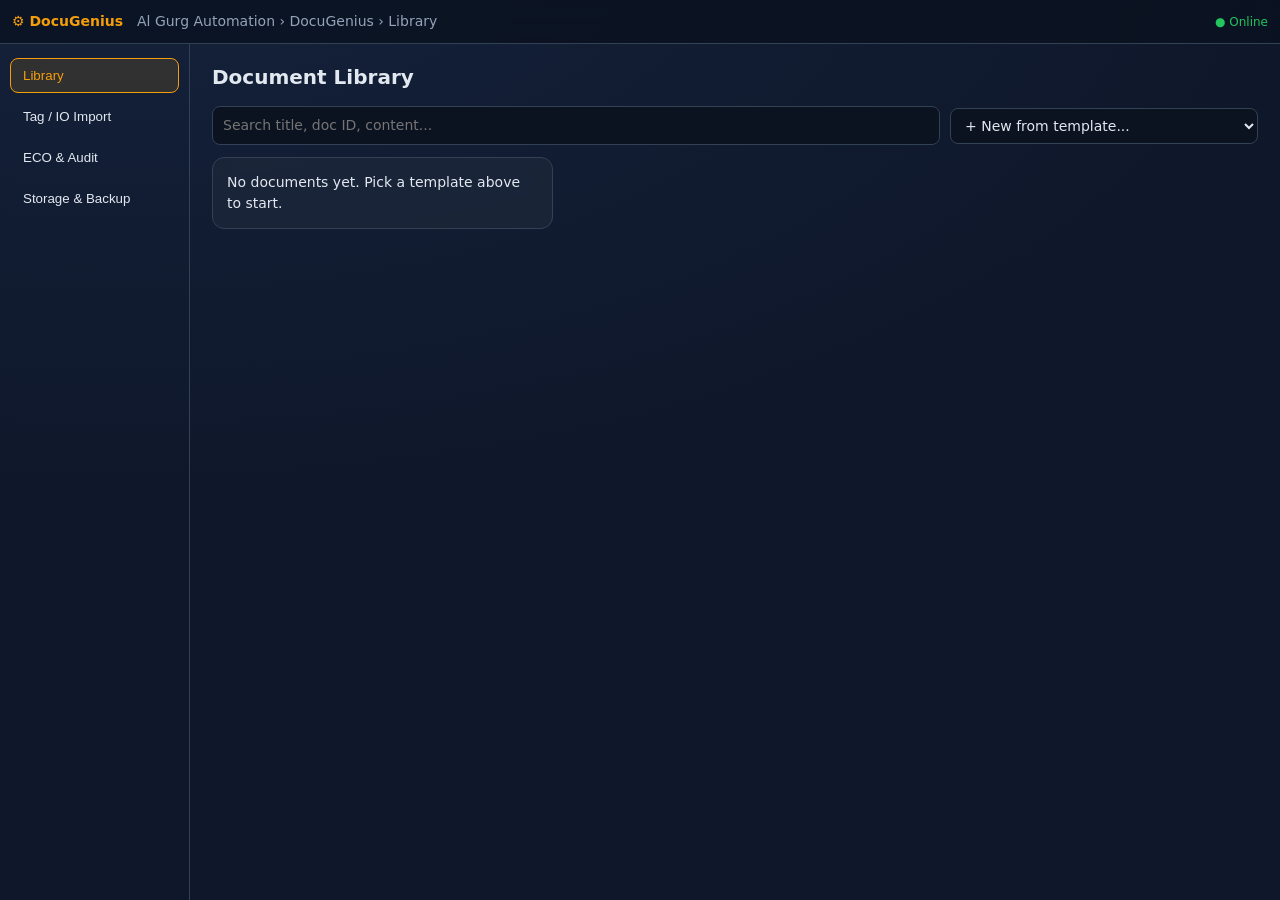
==== index.html @ 8a3671a0 "Add files via upload" ====
<!doctype html><html lang="en"><head><meta charset="utf-8"><meta name="viewport" content="width=device-width,initial-scale=1,viewport-fit=cover"><title>DocuGenius Wiki</title><link rel="manifest" href="manifest.webmanifest"><meta name="theme-color" content="#0f172a"><link rel="icon" href="favicon.svg" type="image/svg+xml"><link rel="apple-touch-icon" href="apple-touch-icon.png"><link rel="stylesheet" href="css/styles.css"><link rel="stylesheet" href="css/print-dossier.css" media="print"></head><body>
<div id="titlebar"><b class="brand">&#9881; DocuGenius</b><span id="crumb">Al Gurg Automation</span><span id="sync">&#9679; Online</span><button id="installBtn" hidden>Install</button></div>
<div id="layout"><nav id="nav"><button data-v="articles">Library</button><button data-v="tags">Tag / IO Import</button><button data-v="audit">ECO &amp; Audit</button><button data-v="storage">Storage &amp; Backup</button></nav><main id="main"></main></div>
<div id="printArea"></div>
<script src="js/db.js"></script><script src="js/templates.js"></script><script src="js/parsers.js"></script><script src="js/export.js"></script><script src="js/pwa-controller.js"></script><script src="js/app.js"></script></body></html>
---- css/styles.css ----
:root{--bg:#0f172a;--p:#1e293b;--b:#334155;--t:#e2e8f0;--m:#94a3b8;--a:#f59e0b;--c:#38bdf8;--ok:#22c55e;--bad:#ef4444;color-scheme:dark}
*{box-sizing:border-box}html,body{margin:0;height:100%}body{background:radial-gradient(1200px 600px at 10% -10%,#1e3a5f55,transparent),var(--bg);color:var(--t);font:14px/1.5 system-ui,Segoe UI,sans-serif}
#titlebar{position:fixed;top:0;left:env(titlebar-area-x,0);width:env(titlebar-area-width,100%);height:env(titlebar-area-height,44px);display:flex;align-items:center;gap:14px;padding:0 12px;background:#0b1220cc;backdrop-filter:blur(12px);border-bottom:1px solid var(--b);-webkit-app-region:drag;app-region:drag;z-index:10;white-space:nowrap;overflow:hidden}
#titlebar button,#titlebar a{-webkit-app-region:no-drag;app-region:no-drag}.brand{color:var(--a)}#crumb{color:var(--m);flex:1;overflow:hidden;text-overflow:ellipsis}#sync{font-size:12px;color:var(--ok)}
#layout{display:flex;padding-top:env(titlebar-area-height,44px);height:100%}#nav{width:190px;padding:14px 10px;border-right:1px solid var(--b);display:flex;flex-direction:column;gap:6px}
#nav button{text-align:left;background:transparent;color:var(--t);border:1px solid transparent;padding:9px 12px;border-radius:8px;cursor:pointer}#nav button:hover{background:#ffffff10}#nav button.on{background:#f59e0b22;border-color:var(--a);color:var(--a)}
#main{flex:1;overflow:auto;padding:18px 22px 60px}h1{font-size:20px;margin:0 0 14px}h2,h3{color:var(--c)}
.card{background:#1e293bb3;backdrop-filter:blur(8px);border:1px solid var(--b);border-radius:12px;padding:14px;margin-bottom:12px}.row{display:flex;gap:10px;flex-wrap:wrap;align-items:center;margin-bottom:12px}.grid{display:grid;grid-template-columns:repeat(auto-fill,minmax(260px,1fr));gap:12px}
.item{cursor:pointer}.item:hover{border-color:var(--a)}.tag{font-size:11px;padding:2px 8px;border-radius:99px;background:#38bdf822;color:var(--c)}.tag.draft{background:#f59e0b22;color:var(--a)}.tag.eco{background:#ef444422;color:var(--bad)}.tag.approved{background:#22c55e22;color:var(--ok)}
input,select,textarea{background:#0b1220;color:var(--t);border:1px solid var(--b);border-radius:8px;padding:8px 10px;font:inherit}textarea{width:100%;min-height:420px;font-family:ui-monospace,Consolas,monospace;font-size:13px}
button.btn{background:var(--a);color:#111;border:0;border-radius:8px;padding:8px 14px;font-weight:700;cursor:pointer}button.btn.alt{background:#334155;color:var(--t)}button.btn.del{background:var(--bad);color:#fff}
.split{display:grid;grid-template-columns:1fr 1fr;gap:14px}.preview{background:#0b1220;border:1px solid var(--b);border-radius:10px;padding:14px;overflow:auto;max-height:520px}
table{border-collapse:collapse;width:100%;margin:8px 0}th,td{border:1px solid var(--b);padding:5px 8px;text-align:left;font-size:13px}th{background:#0b1220;color:var(--a)}td[contenteditable]:focus{outline:2px solid var(--c)}
code{background:#0b1220;padding:1px 5px;border-radius:4px;color:var(--a)}#drop{border:2px dashed var(--b);border-radius:12px;padding:34px;text-align:center;color:var(--m)}#drop.over{border-color:var(--a);color:var(--a)}
.bar{height:12px;background:#0b1220;border-radius:9px;overflow:hidden;border:1px solid var(--b)}.bar i{display:block;height:100%;background:linear-gradient(90deg,var(--c),var(--a))}#printArea{display:none}
@media(max-width:760px){#nav{position:fixed;bottom:0;left:0;right:0;width:auto;flex-direction:row;z-index:9;background:#0b1220;border-top:1px solid var(--b)}#nav button{flex:1;padding:8px 2px;font-size:11px;text-align:center}.split{grid-template-columns:1fr}#layout{display:block}#main{height:100%}}
---- css/print-dossier.css ----
@page{size:A4;margin:14mm}body{background:#fff!important;color:#000!important}#titlebar,#layout{display:none!important}#printArea{display:block!important;font:11pt/1.4 Arial,sans-serif;color:#000}
.tb{width:100%;border:2px solid #000;border-collapse:collapse;margin-bottom:10mm}.tb td{border:1px solid #000;padding:4px 8px;font-size:10pt}.tb .lg{font-weight:700;font-size:13pt;background:#eee}
#printArea table{border-collapse:collapse;width:100%;page-break-inside:auto}#printArea tr{page-break-inside:avoid}#printArea th,#printArea td{border:1px solid #000;padding:3px 6px;font-size:9.5pt;color:#000}#printArea th{background:#ddd;color:#000}#printArea h2{page-break-before:always;color:#000;border-bottom:1px solid #000}#printArea h2:first-of-type{page-break-before:avoid}#printArea code{background:#eee;color:#000}.rev{margin-top:10mm}
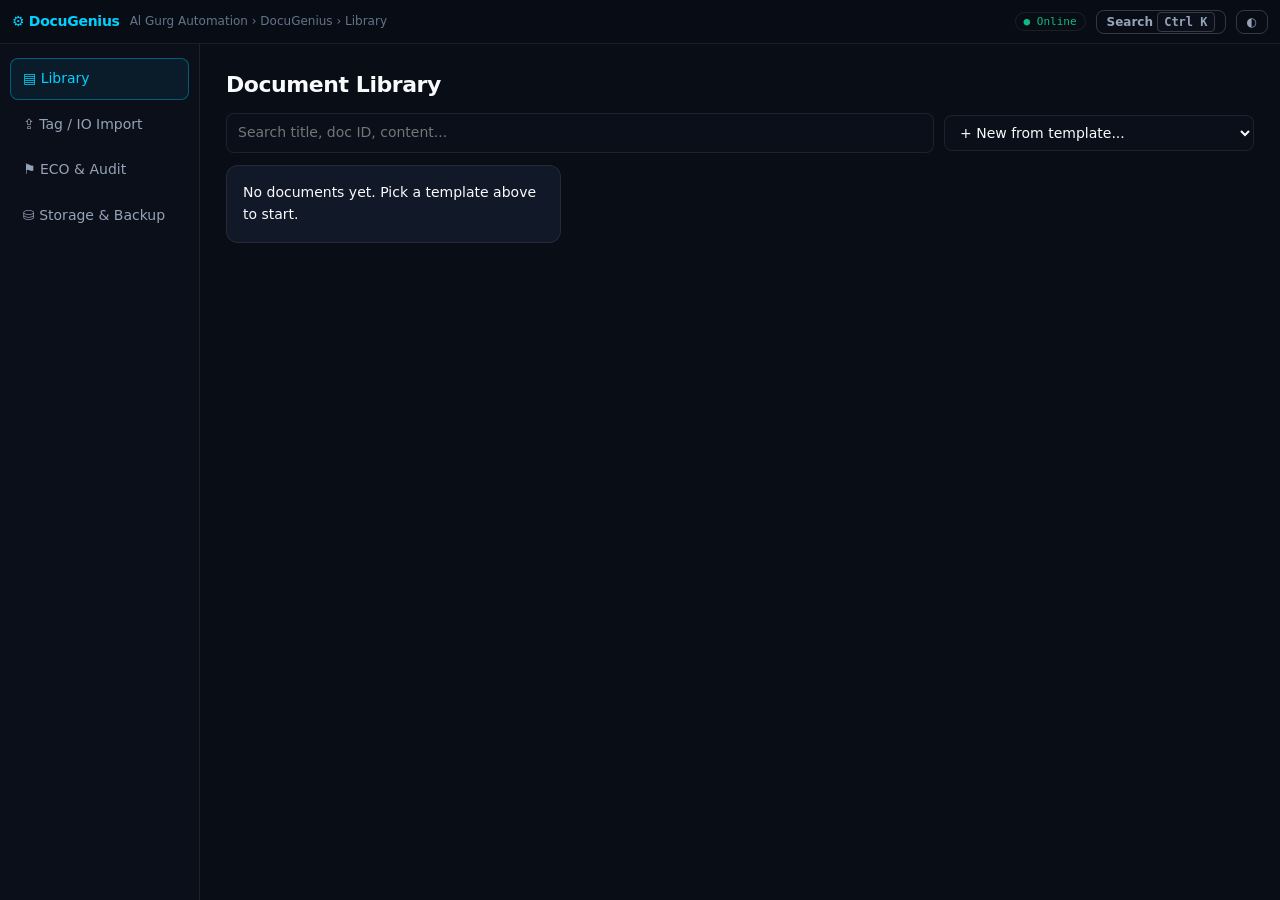
==== commit 32184bb3: "Add files via upload" ====
--- a/index.html
+++ b/index.html
@@ -1,5 +1,5 @@
 <!doctype html><html lang="en"><head><meta charset="utf-8"><meta name="viewport" content="width=device-width,initial-scale=1,viewport-fit=cover"><title>DocuGenius Wiki</title><link rel="manifest" href="manifest.webmanifest"><meta name="theme-color" content="#0f172a"><link rel="icon" href="favicon.svg" type="image/svg+xml"><link rel="apple-touch-icon" href="apple-touch-icon.png"><link rel="stylesheet" href="css/styles.css"><link rel="stylesheet" href="css/print-dossier.css" media="print"></head><body>
-<div id="titlebar"><b class="brand">&#9881; DocuGenius</b><span id="crumb">Al Gurg Automation</span><span id="sync">&#9679; Online</span><button id="installBtn" hidden>Install</button></div>
-<div id="layout"><nav id="nav"><button data-v="articles">Library</button><button data-v="tags">Tag / IO Import</button><button data-v="audit">ECO &amp; Audit</button><button data-v="storage">Storage &amp; Backup</button></nav><main id="main"></main></div>
-<div id="printArea"></div>
+<div id="titlebar"><b class="brand">&#9881; DocuGenius</b><span id="crumb">Al Gurg Automation</span><span id="sync">&#9679; Online</span><button id="kbtn" class="btn ghost">Search <kbd>Ctrl K</kbd></button><button id="thm" class="btn ghost" title="Toggle light/dark">&#9680;</button><button id="installBtn" hidden>Install</button></div>
+<div id="layout"><nav id="nav"><button data-v="articles">&#9636; Library</button><button data-v="tags">&#8682; Tag / IO Import</button><button data-v="audit">&#9873; ECO &amp; Audit</button><button data-v="storage">&#9921; Storage &amp; Backup</button></nav><main id="main"></main></div>
+<div id="pal" hidden></div><div id="toasts"></div><div id="printArea"></div>
 <script src="js/db.js"></script><script src="js/templates.js"></script><script src="js/parsers.js"></script><script src="js/export.js"></script><script src="js/pwa-controller.js"></script><script src="js/app.js"></script></body></html>
--- a/css/styles.css
+++ b/css/styles.css
@@ -1,16 +1,39 @@
-:root{--bg:#0f172a;--p:#1e293b;--b:#334155;--t:#e2e8f0;--m:#94a3b8;--a:#f59e0b;--c:#38bdf8;--ok:#22c55e;--bad:#ef4444;color-scheme:dark}
-*{box-sizing:border-box}html,body{margin:0;height:100%}body{background:radial-gradient(1200px 600px at 10% -10%,#1e3a5f55,transparent),var(--bg);color:var(--t);font:14px/1.5 system-ui,Segoe UI,sans-serif}
-#titlebar{position:fixed;top:0;left:env(titlebar-area-x,0);width:env(titlebar-area-width,100%);height:env(titlebar-area-height,44px);display:flex;align-items:center;gap:14px;padding:0 12px;background:#0b1220cc;backdrop-filter:blur(12px);border-bottom:1px solid var(--b);-webkit-app-region:drag;app-region:drag;z-index:10;white-space:nowrap;overflow:hidden}
-#titlebar button,#titlebar a{-webkit-app-region:no-drag;app-region:no-drag}.brand{color:var(--a)}#crumb{color:var(--m);flex:1;overflow:hidden;text-overflow:ellipsis}#sync{font-size:12px;color:var(--ok)}
-#layout{display:flex;padding-top:env(titlebar-area-height,44px);height:100%}#nav{width:190px;padding:14px 10px;border-right:1px solid var(--b);display:flex;flex-direction:column;gap:6px}
-#nav button{text-align:left;background:transparent;color:var(--t);border:1px solid transparent;padding:9px 12px;border-radius:8px;cursor:pointer}#nav button:hover{background:#ffffff10}#nav button.on{background:#f59e0b22;border-color:var(--a);color:var(--a)}
-#main{flex:1;overflow:auto;padding:18px 22px 60px}h1{font-size:20px;margin:0 0 14px}h2,h3{color:var(--c)}
-.card{background:#1e293bb3;backdrop-filter:blur(8px);border:1px solid var(--b);border-radius:12px;padding:14px;margin-bottom:12px}.row{display:flex;gap:10px;flex-wrap:wrap;align-items:center;margin-bottom:12px}.grid{display:grid;grid-template-columns:repeat(auto-fill,minmax(260px,1fr));gap:12px}
-.item{cursor:pointer}.item:hover{border-color:var(--a)}.tag{font-size:11px;padding:2px 8px;border-radius:99px;background:#38bdf822;color:var(--c)}.tag.draft{background:#f59e0b22;color:var(--a)}.tag.eco{background:#ef444422;color:var(--bad)}.tag.approved{background:#22c55e22;color:var(--ok)}
-input,select,textarea{background:#0b1220;color:var(--t);border:1px solid var(--b);border-radius:8px;padding:8px 10px;font:inherit}textarea{width:100%;min-height:420px;font-family:ui-monospace,Consolas,monospace;font-size:13px}
-button.btn{background:var(--a);color:#111;border:0;border-radius:8px;padding:8px 14px;font-weight:700;cursor:pointer}button.btn.alt{background:#334155;color:var(--t)}button.btn.del{background:var(--bad);color:#fff}
-.split{display:grid;grid-template-columns:1fr 1fr;gap:14px}.preview{background:#0b1220;border:1px solid var(--b);border-radius:10px;padding:14px;overflow:auto;max-height:520px}
-table{border-collapse:collapse;width:100%;margin:8px 0}th,td{border:1px solid var(--b);padding:5px 8px;text-align:left;font-size:13px}th{background:#0b1220;color:var(--a)}td[contenteditable]:focus{outline:2px solid var(--c)}
-code{background:#0b1220;padding:1px 5px;border-radius:4px;color:var(--a)}#drop{border:2px dashed var(--b);border-radius:12px;padding:34px;text-align:center;color:var(--m)}#drop.over{border-color:var(--a);color:var(--a)}
-.bar{height:12px;background:#0b1220;border-radius:9px;overflow:hidden;border:1px solid var(--b)}.bar i{display:block;height:100%;background:linear-gradient(90deg,var(--c),var(--a))}#printArea{display:none}
-@media(max-width:760px){#nav{position:fixed;bottom:0;left:0;right:0;width:auto;flex-direction:row;z-index:9;background:#0b1220;border-top:1px solid var(--b)}#nav button{flex:1;padding:8px 2px;font-size:11px;text-align:center}.split{grid-template-columns:1fr}#layout{display:block}#main{height:100%}}+
+:root,[data-theme=dark]{--bg:#090D16;--card:#111827;--inset:#0B0F19;--bd:rgba(255,255,255,.08);--bd2:rgba(255,255,255,.18);--cy:#00D2FF;--bl:#3B82F6;--ok:#10B981;--warn:#F59E0B;--bad:#EF4444;--off:#6B7280;--t1:#F9FAFB;--t2:#94A3B8;--t3:#64748B;--glass:rgba(9,13,22,.85);--stripe:rgba(255,255,255,.02);--hov:rgba(0,210,255,.07);--glow:rgba(0,210,255,.06);color-scheme:dark}
+[data-theme=light]{--bg:#F3F5F9;--card:#FFFFFF;--inset:#EEF1F6;--bd:rgba(15,23,42,.12);--bd2:rgba(15,23,42,.25);--cy:#0891B2;--bl:#2563EB;--ok:#059669;--warn:#B45309;--bad:#DC2626;--off:#6B7280;--t1:#0F172A;--t2:#475569;--t3:#64748B;--glass:rgba(243,245,249,.85);--stripe:rgba(15,23,42,.035);--hov:rgba(8,145,178,.09);--glow:rgba(8,145,178,.14);color-scheme:light}
+:root{--sans:Inter,system-ui,-apple-system,"Segoe UI",sans-serif;--mono:"JetBrains Mono","Fira Code",ui-monospace,Consolas,monospace}
+*{box-sizing:border-box}html,body{margin:0;height:100%}body{background:var(--bg);color:var(--t1);font:14px/1.55 var(--sans)}
+h1,h2,h3,h4{letter-spacing:-.02em;color:var(--t1);margin:.2em 0 .5em}h1{font-size:22px}h2{font-size:17px;color:var(--cy)}h3{font-size:15px}
+#titlebar{position:fixed;top:0;left:env(titlebar-area-x,0);width:env(titlebar-area-width,100%);height:env(titlebar-area-height,44px);display:flex;align-items:center;gap:10px;padding:0 12px;background:var(--glass);backdrop-filter:blur(12px);-webkit-backdrop-filter:blur(12px);border-bottom:1px solid var(--bd);-webkit-app-region:drag;app-region:drag;z-index:20;white-space:nowrap;overflow:hidden}
+#titlebar button{-webkit-app-region:no-drag;app-region:no-drag}.brand{color:var(--cy);letter-spacing:-.02em}#crumb{color:var(--t3);flex:1;overflow:hidden;text-overflow:ellipsis;font-size:12px}
+#sync{font:11px var(--mono);color:var(--ok);display:flex;align-items:center;gap:6px;padding:2px 8px;border:1px solid var(--bd);border-radius:99px}
+#layout{display:flex;padding-top:env(titlebar-area-height,44px);height:100%}#nav{width:200px;padding:14px 10px;border-right:1px solid var(--bd);display:flex;flex-direction:column;gap:4px;background:var(--inset)}
+#nav button{text-align:left;background:transparent;color:var(--t2);border:1px solid transparent;padding:9px 12px;border-radius:8px;cursor:pointer;font:inherit;transition:background .15s,color .15s}#nav button:hover{background:var(--hov);color:var(--t1)}#nav button.on{background:var(--hov);border-color:color-mix(in srgb,var(--cy) 35%,transparent);color:var(--cy)}
+#main{flex:1;overflow:auto;padding:20px 26px 70px}
+.card{background:var(--card);border:1px solid var(--bd);border-radius:12px;padding:16px;margin-bottom:12px;transition:border-color .2s,box-shadow .2s}.card:hover{border-color:var(--bd2);box-shadow:0 4px 20px -2px var(--glow)}
+.row{display:flex;gap:10px;flex-wrap:wrap;align-items:center;margin-bottom:12px}.grid{display:grid;grid-template-columns:repeat(auto-fill,minmax(270px,1fr));gap:12px}.item{cursor:pointer}.item:hover{border-color:color-mix(in srgb,var(--cy) 45%,transparent)}
+.pill,code,kbd{font-family:var(--mono);font-size:.75rem;border-radius:4px;padding:2px 6px;color:var(--cy);background:color-mix(in srgb,var(--cy) 8%,transparent);border:1px solid color-mix(in srgb,var(--cy) 25%,transparent)}kbd{color:var(--t2);background:var(--inset);border-color:var(--bd2)}
+.tag{display:inline-flex;align-items:center;gap:6px;font-size:11px;font-weight:600;text-transform:uppercase;letter-spacing:.04em;padding:2px 9px;border-radius:99px;color:var(--off);border:1px solid color-mix(in srgb,var(--off) 35%,transparent);background:color-mix(in srgb,var(--off) 10%,transparent)}
+.tag.draft,.tag.eco,.tag.approved{}.tag.draft::before,.tag.eco::before,.tag.approved::before{content:"";width:6px;height:6px;border-radius:50%;background:currentColor}
+.tag.draft{color:var(--warn);border-color:color-mix(in srgb,var(--warn) 35%,transparent);background:color-mix(in srgb,var(--warn) 10%,transparent)}.tag.eco{color:var(--bad);border-color:color-mix(in srgb,var(--bad) 35%,transparent);background:color-mix(in srgb,var(--bad) 10%,transparent)}.tag.approved{color:var(--ok);border-color:color-mix(in srgb,var(--ok) 35%,transparent);background:color-mix(in srgb,var(--ok) 10%,transparent)}
+input,select,textarea{background:var(--inset);color:var(--t1);border:1px solid var(--bd);border-radius:8px;padding:8px 11px;font:inherit;transition:border-color .15s,box-shadow .15s}input:focus,select:focus,textarea:focus{outline:0;border-color:var(--cy);box-shadow:0 0 0 3px color-mix(in srgb,var(--cy) 15%,transparent)}
+textarea{width:100%;min-height:440px;font-family:var(--mono);font-size:12.5px;line-height:1.6;resize:vertical}
+.btn{background:var(--bl);color:#fff;border:1px solid transparent;border-radius:8px;padding:8px 14px;font:600 13px var(--sans);cursor:pointer;transition:transform .08s,filter .15s,background .15s}.btn:hover{filter:brightness(1.12)}.btn:active{transform:scale(.98)}
+.btn.alt,.btn.ghost{background:transparent;color:var(--t1);border-color:var(--bd2)}.btn.alt:hover,.btn.ghost:hover{background:var(--hov);border-color:var(--cy)}.btn.ghost{padding:4px 10px;font-size:12px;color:var(--t2)}.btn.del{background:transparent;color:var(--bad);border-color:color-mix(in srgb,var(--bad) 50%,transparent)}.btn.del:hover{background:color-mix(in srgb,var(--bad) 12%,transparent)}
+#installBtn{background:var(--cy);color:#001018;border:0;border-radius:6px;padding:4px 10px;font-weight:700;cursor:pointer}
+.split{display:grid;grid-template-columns:1fr 1fr;gap:14px}.preview{background:var(--inset);border:1px solid var(--bd);border-radius:10px;padding:16px;overflow:auto;max-height:560px}
+table{border-collapse:separate;border-spacing:0;width:100%;margin:10px 0;font-size:13px}th,td{border-bottom:1px solid var(--bd);border-right:1px solid var(--bd);padding:6px 10px;text-align:left}tr>:first-child{border-left:1px solid var(--bd)}thead tr:first-child th,table>tbody:first-child>tr:first-child>th{border-top:1px solid var(--bd)}
+th{position:sticky;top:0;z-index:2;background:var(--inset);color:var(--t2);font-size:11px;text-transform:uppercase;letter-spacing:.05em;font-weight:600}tbody tr:nth-child(even) td{background:var(--stripe)}tbody tr:hover td{background:var(--hov)}
+td.num,th.num{text-align:right;font-family:var(--mono);font-variant-numeric:tabular-nums}.tw{max-height:calc(100vh - 230px);overflow:auto}td[contenteditable]:focus{outline:2px solid var(--cy);outline-offset:-2px}
+.add{color:var(--ok);font-family:var(--mono)}.rem{color:var(--bad);font-family:var(--mono)}
+.callout{border-left:4px solid;border-radius:6px;padding:10px 14px;margin:12px 0}.callout b{display:block;font-size:12px;letter-spacing:.06em;margin-bottom:2px}
+.callout.danger{border-color:var(--bad);background:color-mix(in srgb,var(--bad) 8%,transparent)}.callout.danger b{color:var(--bad)}.callout.interlock{border-color:var(--bl);background:color-mix(in srgb,var(--bl) 8%,transparent)}.callout.interlock b{color:var(--bl)}.callout.note{border-color:var(--warn);background:color-mix(in srgb,var(--warn) 8%,transparent)}.callout.note b{color:var(--warn)}
+#drop{border:2px dashed var(--bd2);border-radius:12px;padding:36px;text-align:center;color:var(--t2);transition:border-color .2s,background .2s}#drop.over{border-color:var(--cy);background:var(--hov);color:var(--cy)}
+.bar{height:10px;background:var(--inset);border-radius:9px;overflow:hidden;border:1px solid var(--bd)}.bar i{display:block;height:100%;background:linear-gradient(90deg,var(--bl),var(--cy))}#printArea{display:none}
+#pal{position:fixed;inset:0;z-index:50;background:rgba(0,0,0,.6);backdrop-filter:blur(3px);display:flex;justify-content:center;align-items:flex-start;padding-top:12vh}#pal[hidden]{display:none}
+#pal .box{width:min(620px,92vw);background:var(--card);border:1px solid var(--bd2);border-radius:14px;box-shadow:0 20px 60px rgba(0,0,0,.5);overflow:hidden}#pq{width:100%;border:0;border-bottom:1px solid var(--bd);border-radius:0;padding:14px 16px;font-size:15px;box-shadow:none}
+#pl{max-height:50vh;overflow:auto;padding:6px}.pi{display:flex;justify-content:space-between;align-items:center;gap:10px;padding:9px 12px;border-radius:8px;cursor:pointer;border-left:2px solid transparent}.pi.on{background:var(--hov);border-left-color:var(--cy)}.hints{padding:8px 14px;border-top:1px solid var(--bd);color:var(--t3);font-size:12px;display:flex;gap:6px;align-items:center}
+#toasts{position:fixed;right:16px;bottom:16px;display:flex;flex-direction:column;gap:8px;z-index:60}.toast{display:flex;align-items:center;gap:10px;min-width:240px;padding:10px 14px;background:var(--card);border:1px solid var(--bd2);border-radius:10px;box-shadow:0 10px 30px rgba(0,0,0,.4);animation:in .3s cubic-bezier(.2,.9,.3,1)}.toast.out{opacity:0;transform:translateX(30px);transition:.3s}
+.pulse{--c:var(--cy);width:9px;height:9px;border-radius:50%;background:var(--c);animation:pl 1.6s infinite}.toast.ok{--cc:var(--ok)}.toast.warn{--cc:var(--warn)}.toast.bad{--cc:var(--bad)}.toast.ok .pulse{--c:var(--ok)}.toast.warn .pulse{--c:var(--warn)}.toast.bad .pulse{--c:var(--bad)}
+@keyframes in{from{opacity:0;transform:translateX(110%)}}@keyframes pl{0%{box-shadow:0 0 0 0 color-mix(in srgb,var(--c) 60%,transparent)}100%{box-shadow:0 0 0 9px transparent}}
+@media(max-width:760px){#nav{position:fixed;bottom:0;left:0;right:0;width:auto;flex-direction:row;z-index:9;border-top:1px solid var(--bd);border-right:0}#nav button{flex:1;padding:8px 2px;font-size:11px;text-align:center}.split{grid-template-columns:1fr}#layout{display:block}#main{height:100%;padding:16px 14px 80px}#toasts{bottom:70px}#kbtn kbd{display:none}}
--- a/css/print-dossier.css
+++ b/css/print-dossier.css
@@ -1,3 +1,10 @@
-@page{size:A4;margin:14mm}body{background:#fff!important;color:#000!important}#titlebar,#layout{display:none!important}#printArea{display:block!important;font:11pt/1.4 Arial,sans-serif;color:#000}
-.tb{width:100%;border:2px solid #000;border-collapse:collapse;margin-bottom:10mm}.tb td{border:1px solid #000;padding:4px 8px;font-size:10pt}.tb .lg{font-weight:700;font-size:13pt;background:#eee}
-#printArea table{border-collapse:collapse;width:100%;page-break-inside:auto}#printArea tr{page-break-inside:avoid}#printArea th,#printArea td{border:1px solid #000;padding:3px 6px;font-size:9.5pt;color:#000}#printArea th{background:#ddd;color:#000}#printArea h2{page-break-before:always;color:#000;border-bottom:1px solid #000}#printArea h2:first-of-type{page-break-before:avoid}#printArea code{background:#eee;color:#000}.rev{margin-top:10mm}+
+@page{size:A4;margin:12mm}@page{@bottom-right{content:"Sheet " counter(page) " of " counter(pages);font:8pt Arial,sans-serif;color:#000}@bottom-left{content:"Al Gurg Automation and Controls - Controlled Document";font:8pt Arial,sans-serif;color:#000}}
+html,body{background:#fff!important;color:#000!important;height:auto!important}#titlebar,#layout,#pal,#toasts{display:none!important}
+#printArea{display:block!important;font:10pt/1.45 Arial,Helvetica,sans-serif;color:#000}#printArea::before{content:"";position:fixed;inset:0;border:1.5pt solid #000;pointer-events:none}
+.sheet{width:100%;border-collapse:collapse}.sheet>thead{display:table-header-group}.sheet>tfoot{display:table-footer-group}.sheet>thead>tr>td,.sheet>tfoot>tr>td,.sheet>tbody>tr>td{border:0;padding:0;background:#fff}.sheet>tbody>tr>td.body{padding:4mm 3mm}
+.tbk{width:100%;border-collapse:collapse;margin:0}.tbk td,.tbk th{border:1pt solid #000;padding:3px 7px;font-size:9pt;color:#000;background:#fff;text-align:left;vertical-align:top}.tbk small{font-size:6.5pt;letter-spacing:.06em;color:#000}.tbk .lg{font-weight:700;font-size:11pt;width:30%}.tbk.sg th{font-size:7.5pt;text-transform:uppercase;letter-spacing:.05em}.tbk.sg td{height:11mm}
+.body table{border-collapse:collapse;width:100%;margin:6pt 0}.body th,.body td{border:.75pt solid #000;padding:2px 5px;font-size:8.5pt;color:#000!important;background:#fff!important;position:static}.body th{background:#e5e5e5!important;font-weight:700}.body tr{page-break-inside:avoid}.body thead{display:table-header-group}
+.body h1,.body h2,.body h3{color:#000;page-break-after:avoid}.body h1{font-size:15pt;border-bottom:1.5pt solid #000}.body h2{font-size:12pt;border-bottom:.75pt solid #000}
+.pill,code,.body code{background:#fff!important;color:#000!important;border:.75pt solid #000!important;font-family:Consolas,monospace;border-radius:2px;padding:0 3px}.body td.num{text-align:right;font-family:Consolas,monospace}
+.callout{border:1pt solid #000;border-left:4pt solid #000;background:#fff!important;color:#000;padding:4pt 8pt;margin:6pt 0;page-break-inside:avoid}.callout b{color:#000!important}.rv{margin-top:8mm;font-size:9pt}
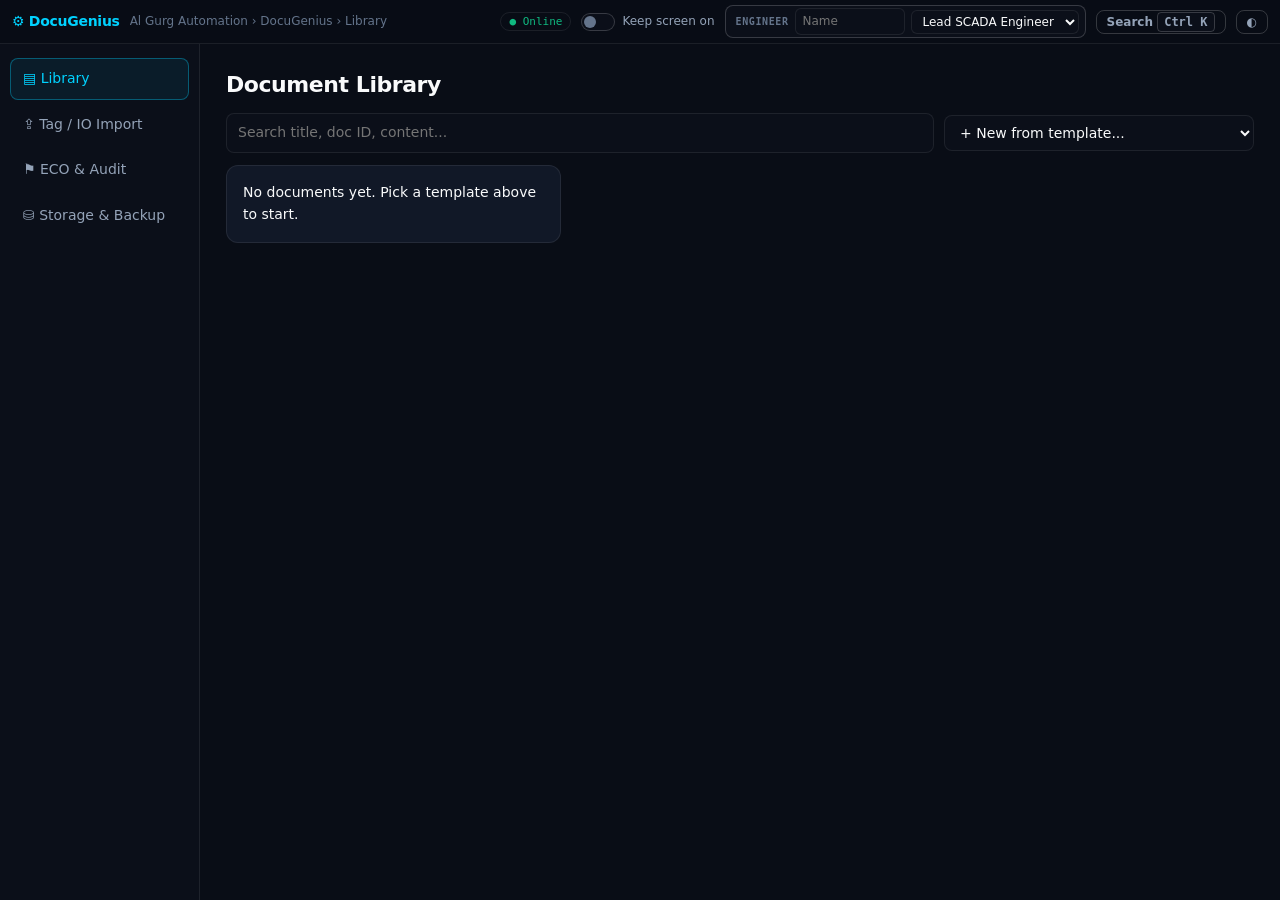
==== commit eb3dae36: "Add files via upload" ====
--- a/index.html
+++ b/index.html
@@ -1,5 +1,5 @@
 <!doctype html><html lang="en"><head><meta charset="utf-8"><meta name="viewport" content="width=device-width,initial-scale=1,viewport-fit=cover"><title>DocuGenius Wiki</title><link rel="manifest" href="manifest.webmanifest"><meta name="theme-color" content="#0f172a"><link rel="icon" href="favicon.svg" type="image/svg+xml"><link rel="apple-touch-icon" href="apple-touch-icon.png"><link rel="stylesheet" href="css/styles.css"><link rel="stylesheet" href="css/print-dossier.css" media="print"></head><body>
-<div id="titlebar"><b class="brand">&#9881; DocuGenius</b><span id="crumb">Al Gurg Automation</span><span id="sync">&#9679; Online</span><button id="kbtn" class="btn ghost">Search <kbd>Ctrl K</kbd></button><button id="thm" class="btn ghost" title="Toggle light/dark">&#9680;</button><button id="installBtn" hidden>Install</button></div>
+<div id="titlebar"><b class="brand">&#9881; DocuGenius</b><span id="crumb">Al Gurg Automation</span><span id="sync">&#9679; Online</span><label class="sw" title="Control Room Kiosk Mode: keep screen on"><input type="checkbox" id="wl"><i></i><span>Keep screen on</span></label><span id="wls" class="wls" hidden>Screen Lock: ACTIVE</span><div id="eng" title="Active engineer (stamped on saves and sign-offs, no login)"><span>Engineer</span><input id="en" placeholder="Name" maxlength="30" autocomplete="off"><select id="er"><option>Lead SCADA Engineer</option><option>Shift Technician</option><option>QA Auditor</option></select></div><button id="kbtn" class="btn ghost">Search <kbd>Ctrl K</kbd></button><button id="thm" class="btn ghost" title="Toggle light/dark">&#9680;</button><button id="installBtn" hidden>Install</button></div>
 <div id="layout"><nav id="nav"><button data-v="articles">&#9636; Library</button><button data-v="tags">&#8682; Tag / IO Import</button><button data-v="audit">&#9873; ECO &amp; Audit</button><button data-v="storage">&#9921; Storage &amp; Backup</button></nav><main id="main"></main></div>
 <div id="pal" hidden></div><div id="toasts"></div><div id="printArea"></div>
 <script src="js/db.js"></script><script src="js/templates.js"></script><script src="js/parsers.js"></script><script src="js/export.js"></script><script src="js/pwa-controller.js"></script><script src="js/app.js"></script></body></html>
--- a/css/styles.css
+++ b/css/styles.css
@@ -37,3 +37,10 @@
 .pulse{--c:var(--cy);width:9px;height:9px;border-radius:50%;background:var(--c);animation:pl 1.6s infinite}.toast.ok{--cc:var(--ok)}.toast.warn{--cc:var(--warn)}.toast.bad{--cc:var(--bad)}.toast.ok .pulse{--c:var(--ok)}.toast.warn .pulse{--c:var(--warn)}.toast.bad .pulse{--c:var(--bad)}
 @keyframes in{from{opacity:0;transform:translateX(110%)}}@keyframes pl{0%{box-shadow:0 0 0 0 color-mix(in srgb,var(--c) 60%,transparent)}100%{box-shadow:0 0 0 9px transparent}}
 @media(max-width:760px){#nav{position:fixed;bottom:0;left:0;right:0;width:auto;flex-direction:row;z-index:9;border-top:1px solid var(--bd);border-right:0}#nav button{flex:1;padding:8px 2px;font-size:11px;text-align:center}.split{grid-template-columns:1fr}#layout{display:block}#main{height:100%;padding:16px 14px 80px}#toasts{bottom:70px}#kbtn kbd{display:none}}
+
+#titlebar input,#titlebar select,#titlebar label{-webkit-app-region:no-drag;app-region:no-drag}
+#eng{display:flex;align-items:center;gap:6px;padding:2px 6px 2px 10px;border:1px solid var(--bd2);border-radius:8px;background:var(--inset)}#eng span{font:600 10px var(--mono);text-transform:uppercase;letter-spacing:.06em;color:var(--t3)}#eng input,#eng select{padding:3px 7px;font-size:12px;border-radius:6px;width:110px}#eng select{width:auto}
+.sw{display:flex;align-items:center;gap:7px;cursor:pointer;font-size:12px;color:var(--t2)}.sw input{position:absolute;opacity:0;pointer-events:none}.sw i{width:34px;height:18px;border-radius:99px;background:var(--inset);border:1px solid var(--bd2);position:relative;transition:background .2s,border-color .2s}.sw i::after{content:"";position:absolute;top:2px;left:2px;width:12px;height:12px;border-radius:50%;background:var(--t3);transition:transform .2s,background .2s}
+.sw input:checked+i{border-color:var(--cy);background:color-mix(in srgb,var(--cy) 18%,transparent)}.sw input:checked+i::after{transform:translateX(16px);background:var(--cy);box-shadow:0 0 8px var(--cy)}.sw input:focus-visible+i{box-shadow:0 0 0 3px color-mix(in srgb,var(--cy) 25%,transparent)}.sw input:disabled+i{opacity:.4}.sw:active i{transform:scale(.96)}
+.wls{font:600 10px var(--mono);letter-spacing:.05em;text-transform:uppercase;color:var(--cy);padding:2px 8px;border:1px solid color-mix(in srgb,var(--cy) 40%,transparent);border-radius:99px;background:color-mix(in srgb,var(--cy) 10%,transparent);box-shadow:0 0 12px -2px var(--cy);animation:pl2 2s infinite}.wls[hidden]{display:none}@keyframes pl2{50%{box-shadow:0 0 4px -2px var(--cy)}}
+@media(max-width:900px){#eng span,.sw span,#crumb{display:none}#eng input{width:80px}}
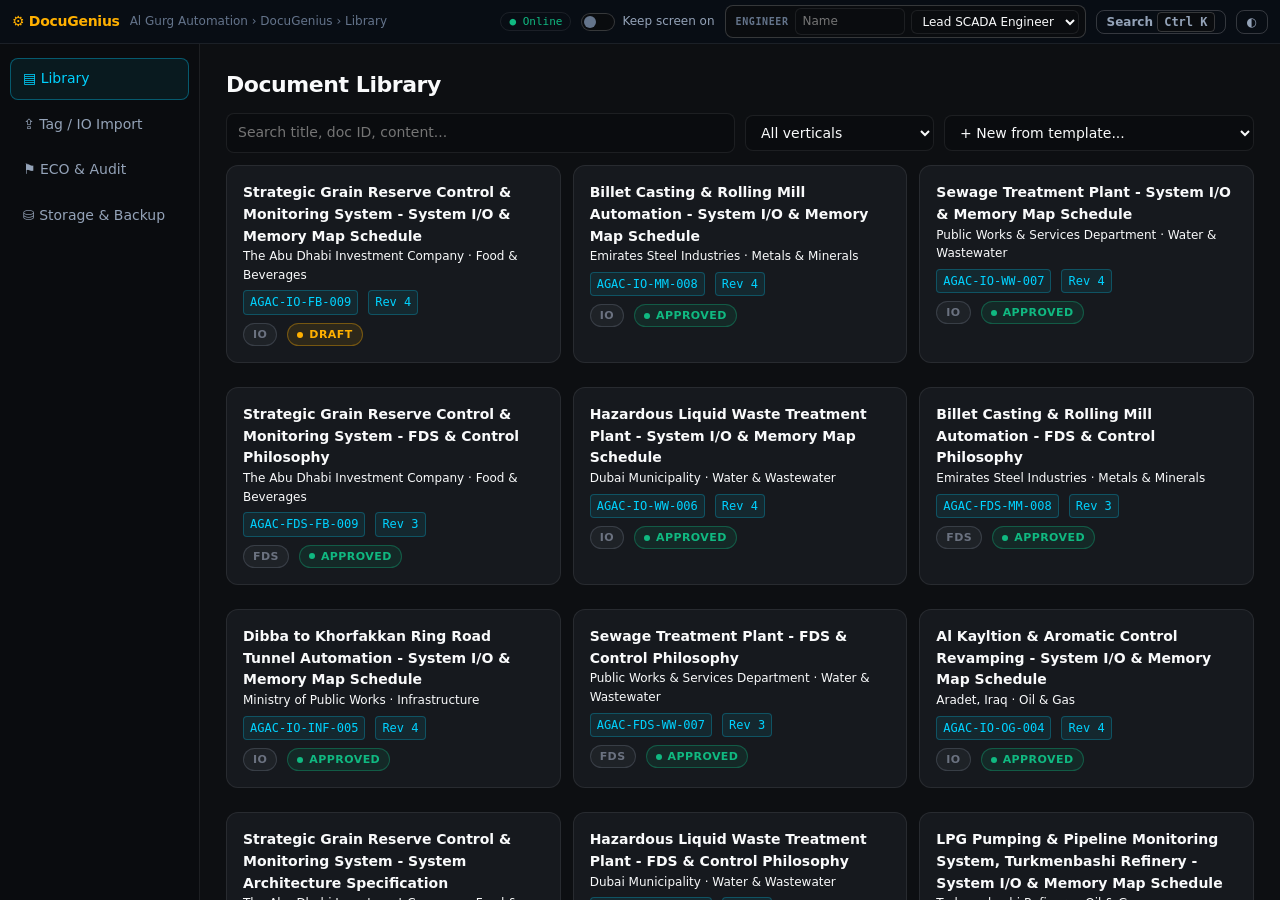
==== commit 3125136d: "Add files via upload" ====
--- a/index.html
+++ b/index.html
@@ -1,5 +1,5 @@
 <!doctype html><html lang="en"><head><meta charset="utf-8"><meta name="viewport" content="width=device-width,initial-scale=1,viewport-fit=cover"><title>DocuGenius Wiki</title><link rel="manifest" href="manifest.webmanifest"><meta name="theme-color" content="#0f172a"><link rel="icon" href="favicon.svg" type="image/svg+xml"><link rel="apple-touch-icon" href="apple-touch-icon.png"><link rel="stylesheet" href="css/styles.css"><link rel="stylesheet" href="css/print-dossier.css" media="print"></head><body>
 <div id="titlebar"><b class="brand">&#9881; DocuGenius</b><span id="crumb">Al Gurg Automation</span><span id="sync">&#9679; Online</span><label class="sw" title="Control Room Kiosk Mode: keep screen on"><input type="checkbox" id="wl"><i></i><span>Keep screen on</span></label><span id="wls" class="wls" hidden>Screen Lock: ACTIVE</span><div id="eng" title="Active engineer (stamped on saves and sign-offs, no login)"><span>Engineer</span><input id="en" placeholder="Name" maxlength="30" autocomplete="off"><select id="er"><option>Lead SCADA Engineer</option><option>Shift Technician</option><option>QA Auditor</option></select></div><button id="kbtn" class="btn ghost">Search <kbd>Ctrl K</kbd></button><button id="thm" class="btn ghost" title="Toggle light/dark">&#9680;</button><button id="installBtn" hidden>Install</button></div>
 <div id="layout"><nav id="nav"><button data-v="articles">&#9636; Library</button><button data-v="tags">&#8682; Tag / IO Import</button><button data-v="audit">&#9873; ECO &amp; Audit</button><button data-v="storage">&#9921; Storage &amp; Backup</button></nav><main id="main"></main></div>
-<div id="pal" hidden></div><div id="toasts"></div><div id="printArea"></div>
-<script src="js/db.js"></script><script src="js/templates.js"></script><script src="js/parsers.js"></script><script src="js/export.js"></script><script src="js/pwa-controller.js"></script><script src="js/app.js"></script></body></html>+<div id="pal" hidden></div><div id="modal" hidden></div><div id="toasts"></div><div id="printArea"></div>
+<script src="js/db.js"></script><script src="js/templates.js"></script><script src="js/seed.js"></script><script src="js/parsers.js"></script><script src="js/export.js"></script><script src="js/pwa-controller.js"></script><script src="js/app.js"></script></body></html>
--- a/css/styles.css
+++ b/css/styles.css
@@ -43,4 +43,6 @@
 .sw{display:flex;align-items:center;gap:7px;cursor:pointer;font-size:12px;color:var(--t2)}.sw input{position:absolute;opacity:0;pointer-events:none}.sw i{width:34px;height:18px;border-radius:99px;background:var(--inset);border:1px solid var(--bd2);position:relative;transition:background .2s,border-color .2s}.sw i::after{content:"";position:absolute;top:2px;left:2px;width:12px;height:12px;border-radius:50%;background:var(--t3);transition:transform .2s,background .2s}
 .sw input:checked+i{border-color:var(--cy);background:color-mix(in srgb,var(--cy) 18%,transparent)}.sw input:checked+i::after{transform:translateX(16px);background:var(--cy);box-shadow:0 0 8px var(--cy)}.sw input:focus-visible+i{box-shadow:0 0 0 3px color-mix(in srgb,var(--cy) 25%,transparent)}.sw input:disabled+i{opacity:.4}.sw:active i{transform:scale(.96)}
 .wls{font:600 10px var(--mono);letter-spacing:.05em;text-transform:uppercase;color:var(--cy);padding:2px 8px;border:1px solid color-mix(in srgb,var(--cy) 40%,transparent);border-radius:99px;background:color-mix(in srgb,var(--cy) 10%,transparent);box-shadow:0 0 12px -2px var(--cy);animation:pl2 2s infinite}.wls[hidden]{display:none}@keyframes pl2{50%{box-shadow:0 0 4px -2px var(--cy)}}
-@media(max-width:900px){#eng span,.sw span,#crumb{display:none}#eng input{width:80px}}+@media(max-width:900px){#eng span,.sw span,#crumb{display:none}#eng input{width:80px}}
+:root,[data-theme=dark]{--bg:#0d0f12;--card:#16191e;--inset:#0a0c0f;--warn:#FFB000;--bl:#00B8E6}.brand{color:var(--warn)!important}.btn{color:#02141b}
+#modal{position:fixed;inset:0;z-index:55;background:rgba(0,0,0,.65);backdrop-filter:blur(3px);display:flex;justify-content:center;align-items:flex-start;padding:5vh 12px;overflow:auto}#modal[hidden]{display:none}.mbox{width:min(680px,100%);background:var(--card);border:1px solid var(--bd2);border-radius:14px;padding:18px}.mbox label{display:block;font-size:12px;color:var(--t2);margin:10px 0 3px}.mbox input,.mbox select,.mbox textarea{width:100%}.mbox textarea{min-height:70px;font-size:12.5px}.mbox pre{background:var(--inset);border:1px solid var(--bd);border-radius:8px;padding:8px;white-space:pre-wrap;font:12px var(--mono)}
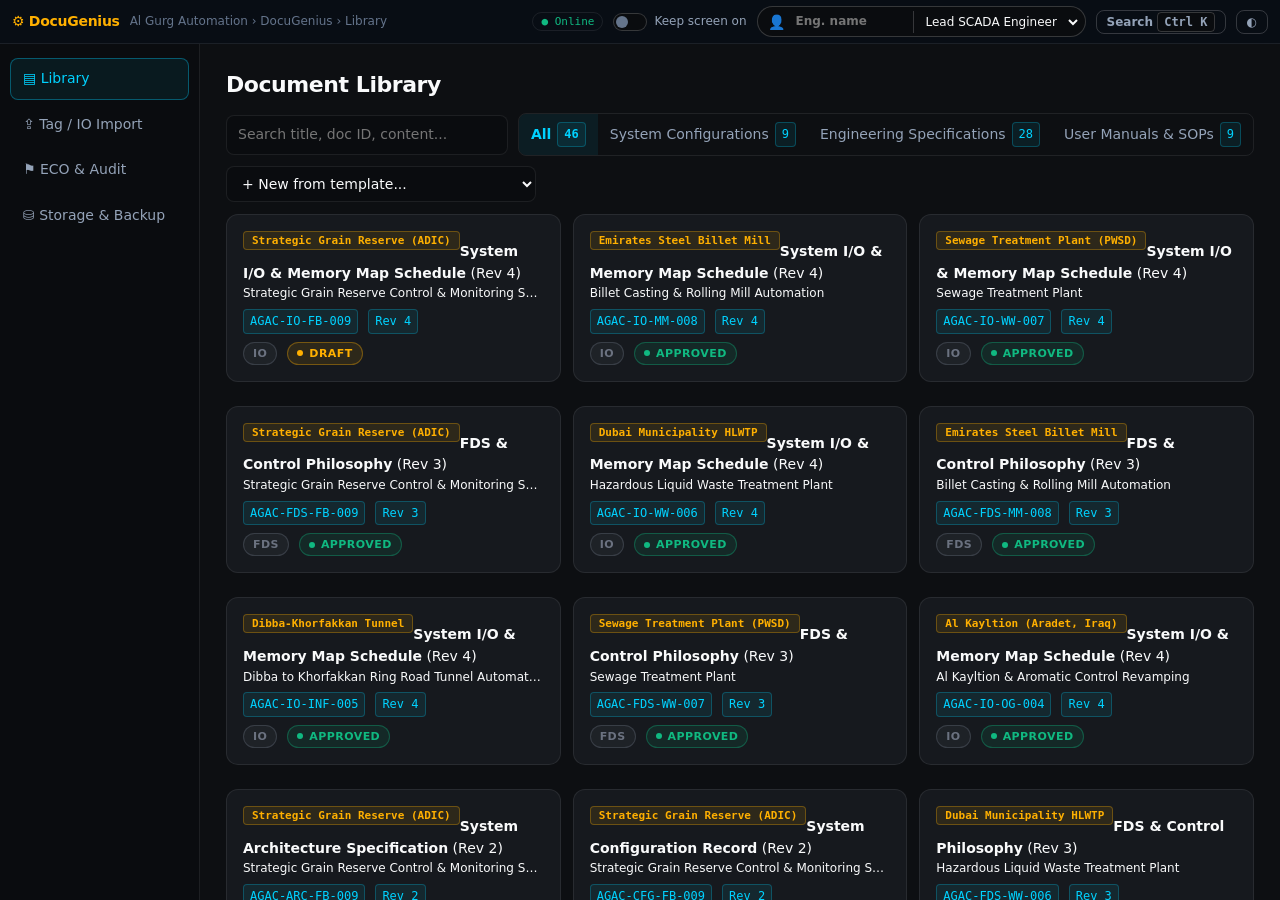
==== commit ae731b7a: "Add files via upload" ====
--- a/index.html
+++ b/index.html
@@ -1,5 +1,5 @@
-<!doctype html><html lang="en"><head><meta charset="utf-8"><meta name="viewport" content="width=device-width,initial-scale=1,viewport-fit=cover"><title>DocuGenius Wiki</title><link rel="manifest" href="manifest.webmanifest"><meta name="theme-color" content="#0f172a"><link rel="icon" href="favicon.svg" type="image/svg+xml"><link rel="apple-touch-icon" href="apple-touch-icon.png"><link rel="stylesheet" href="css/styles.css"><link rel="stylesheet" href="css/print-dossier.css" media="print"></head><body>
-<div id="titlebar"><b class="brand">&#9881; DocuGenius</b><span id="crumb">Al Gurg Automation</span><span id="sync">&#9679; Online</span><label class="sw" title="Control Room Kiosk Mode: keep screen on"><input type="checkbox" id="wl"><i></i><span>Keep screen on</span></label><span id="wls" class="wls" hidden>Screen Lock: ACTIVE</span><div id="eng" title="Active engineer (stamped on saves and sign-offs, no login)"><span>Engineer</span><input id="en" placeholder="Name" maxlength="30" autocomplete="off"><select id="er"><option>Lead SCADA Engineer</option><option>Shift Technician</option><option>QA Auditor</option></select></div><button id="kbtn" class="btn ghost">Search <kbd>Ctrl K</kbd></button><button id="thm" class="btn ghost" title="Toggle light/dark">&#9680;</button><button id="installBtn" hidden>Install</button></div>
+<!doctype html><html lang="en"><head><meta charset="utf-8"><meta name="viewport" content="width=device-width,initial-scale=1,viewport-fit=cover"><title>DocuGenius Wiki</title><link rel="manifest" href="manifest.webmanifest"><meta name="theme-color" content="#0f172a"><link rel="icon" href="favicon.svg" type="image/svg+xml"><link rel="apple-touch-icon" href="apple-touch-icon.png"><link rel="stylesheet" href="css/styles.css"><link rel="stylesheet" href="css/print-dossier.css" media="print"><style id="pgstyle" media="print"></style></head><body>
+<div id="titlebar"><b class="brand">&#9881; DocuGenius</b><span id="crumb">Al Gurg Automation</span><span id="sync">&#9679; Online</span><label class="sw" title="Control Room Kiosk Mode: keep screen on"><input type="checkbox" id="wl"><i></i><span>Keep screen on</span></label><span id="wls" class="wls" hidden>Screen Lock: ACTIVE</span><div id="eng" title="Active Engineer Session (stamped on saves and sign-offs, no login)"><span class="av">&#128100;</span><input id="en" placeholder="Eng. name" maxlength="30" autocomplete="off"><select id="er"><option>Lead SCADA Engineer</option><option>Shift Technician</option><option>QA Auditor</option><option>Project Manager</option></select></div><button id="kbtn" class="btn ghost">Search <kbd>Ctrl K</kbd></button><button id="thm" class="btn ghost" title="Toggle light/dark">&#9680;</button><button id="installBtn" hidden>Install</button></div>
 <div id="layout"><nav id="nav"><button data-v="articles">&#9636; Library</button><button data-v="tags">&#8682; Tag / IO Import</button><button data-v="audit">&#9873; ECO &amp; Audit</button><button data-v="storage">&#9921; Storage &amp; Backup</button></nav><main id="main"></main></div>
 <div id="pal" hidden></div><div id="modal" hidden></div><div id="toasts"></div><div id="printArea"></div>
 <script src="js/db.js"></script><script src="js/templates.js"></script><script src="js/seed.js"></script><script src="js/parsers.js"></script><script src="js/export.js"></script><script src="js/pwa-controller.js"></script><script src="js/app.js"></script></body></html>
--- a/css/styles.css
+++ b/css/styles.css
@@ -45,4 +45,10 @@
 .wls{font:600 10px var(--mono);letter-spacing:.05em;text-transform:uppercase;color:var(--cy);padding:2px 8px;border:1px solid color-mix(in srgb,var(--cy) 40%,transparent);border-radius:99px;background:color-mix(in srgb,var(--cy) 10%,transparent);box-shadow:0 0 12px -2px var(--cy);animation:pl2 2s infinite}.wls[hidden]{display:none}@keyframes pl2{50%{box-shadow:0 0 4px -2px var(--cy)}}
 @media(max-width:900px){#eng span,.sw span,#crumb{display:none}#eng input{width:80px}}
 :root,[data-theme=dark]{--bg:#0d0f12;--card:#16191e;--inset:#0a0c0f;--warn:#FFB000;--bl:#00B8E6}.brand{color:var(--warn)!important}.btn{color:#02141b}
-#modal{position:fixed;inset:0;z-index:55;background:rgba(0,0,0,.65);backdrop-filter:blur(3px);display:flex;justify-content:center;align-items:flex-start;padding:5vh 12px;overflow:auto}#modal[hidden]{display:none}.mbox{width:min(680px,100%);background:var(--card);border:1px solid var(--bd2);border-radius:14px;padding:18px}.mbox label{display:block;font-size:12px;color:var(--t2);margin:10px 0 3px}.mbox input,.mbox select,.mbox textarea{width:100%}.mbox textarea{min-height:70px;font-size:12.5px}.mbox pre{background:var(--inset);border:1px solid var(--bd);border-radius:8px;padding:8px;white-space:pre-wrap;font:12px var(--mono)}+#modal{position:fixed;inset:0;z-index:55;background:rgba(0,0,0,.65);backdrop-filter:blur(3px);display:flex;justify-content:center;align-items:flex-start;padding:5vh 12px;overflow:auto}#modal[hidden]{display:none}.mbox{width:min(680px,100%);background:var(--card);border:1px solid var(--bd2);border-radius:14px;padding:18px}.mbox label{display:block;font-size:12px;color:var(--t2);margin:10px 0 3px}.mbox input,.mbox select,.mbox textarea{width:100%}.mbox textarea{min-height:70px;font-size:12.5px}.mbox pre{background:var(--inset);border:1px solid var(--bd);border-radius:8px;padding:8px;white-space:pre-wrap;font:12px var(--mono)}
+#eng{border-radius:99px;padding:2px 4px 2px 10px;gap:4px}#eng .av{font:14px/1 system-ui;text-transform:none;letter-spacing:0;color:var(--t1);display:inline!important}#eng input{border:0;background:transparent;width:120px;font-weight:600;box-shadow:none}#eng select{border:0;border-left:1px solid var(--bd2);border-radius:0;background:transparent;padding-left:8px}
+.seg{display:flex;border:1px solid var(--bd);border-radius:8px;overflow:hidden;flex-wrap:wrap}.seg button{background:transparent;color:var(--t2);border:0;padding:8px 12px;cursor:pointer;font:inherit;display:flex;gap:6px;align-items:center}.seg button.on{background:var(--hov);color:var(--cy);font-weight:600}
+.plant{align-self:flex-start;font:600 11px var(--mono);color:var(--warn);background:color-mix(in srgb,var(--warn) 10%,transparent);border:1px solid color-mix(in srgb,var(--warn) 30%,transparent);border-radius:4px;padding:2px 8px;display:inline-block;margin-bottom:6px;max-width:100%;overflow:hidden;text-overflow:ellipsis;white-space:nowrap}.trunc{overflow:hidden;text-overflow:ellipsis;white-space:nowrap;font-size:12px}
+#gt td,#gt th{white-space:nowrap}#gt select{padding:2px 4px;font-size:12px;width:auto}#gt tr.bad td{background:color-mix(in srgb,var(--bad) 14%,transparent)}.rx{background:none;border:0;color:var(--bad);cursor:pointer;font-size:16px}
+.sopb{border:1px solid var(--bd);border-radius:8px;padding:8px 12px;margin:8px 0;background:var(--inset)}.sopb b{display:block;font-size:11px;letter-spacing:.06em;color:var(--t2);margin-bottom:3px}.sopb.expect{border-left:4px solid var(--ok)}.sopb.expect b{color:var(--ok)}.sopb.prereq{border-left:4px solid var(--warn)}.sopb.hmi .crumb{font:12px var(--mono);color:var(--cy);background:color-mix(in srgb,var(--cy) 8%,transparent);border:1px solid color-mix(in srgb,var(--cy) 25%,transparent);border-radius:4px;padding:2px 6px}.sopb.hmi i{margin:0 6px;color:var(--t3);font-style:normal}
+.callout.action{border-color:var(--cy);background:color-mix(in srgb,var(--cy) 8%,transparent)}.callout.action b{color:var(--cy)}
--- a/css/print-dossier.css
+++ b/css/print-dossier.css
@@ -1,10 +1,24 @@
-
-@page{size:A4;margin:12mm}@page{@bottom-right{content:"Sheet " counter(page) " of " counter(pages);font:8pt Arial,sans-serif;color:#000}@bottom-left{content:"Al Gurg Automation and Controls - Controlled Document";font:8pt Arial,sans-serif;color:#000}}
-html,body{background:#fff!important;color:#000!important;height:auto!important}#titlebar,#layout,#pal,#toasts{display:none!important}
-#printArea{display:block!important;font:10pt/1.45 Arial,Helvetica,sans-serif;color:#000}#printArea::before{content:"";position:fixed;inset:0;border:1.5pt solid #000;pointer-events:none}
-.sheet{width:100%;border-collapse:collapse}.sheet>thead{display:table-header-group}.sheet>tfoot{display:table-footer-group}.sheet>thead>tr>td,.sheet>tfoot>tr>td,.sheet>tbody>tr>td{border:0;padding:0;background:#fff}.sheet>tbody>tr>td.body{padding:4mm 3mm}
-.tbk{width:100%;border-collapse:collapse;margin:0}.tbk td,.tbk th{border:1pt solid #000;padding:3px 7px;font-size:9pt;color:#000;background:#fff;text-align:left;vertical-align:top}.tbk small{font-size:6.5pt;letter-spacing:.06em;color:#000}.tbk .lg{font-weight:700;font-size:11pt;width:30%}.tbk.sg th{font-size:7.5pt;text-transform:uppercase;letter-spacing:.05em}.tbk.sg td{height:11mm}
-.body table{border-collapse:collapse;width:100%;margin:6pt 0}.body th,.body td{border:.75pt solid #000;padding:2px 5px;font-size:8.5pt;color:#000!important;background:#fff!important;position:static}.body th{background:#e5e5e5!important;font-weight:700}.body tr{page-break-inside:avoid}.body thead{display:table-header-group}
-.body h1,.body h2,.body h3{color:#000;page-break-after:avoid}.body h1{font-size:15pt;border-bottom:1.5pt solid #000}.body h2{font-size:12pt;border-bottom:.75pt solid #000}
-.pill,code,.body code{background:#fff!important;color:#000!important;border:.75pt solid #000!important;font-family:Consolas,monospace;border-radius:2px;padding:0 3px}.body td.num{text-align:right;font-family:Consolas,monospace}
-.callout{border:1pt solid #000;border-left:4pt solid #000;background:#fff!important;color:#000;padding:4pt 8pt;margin:6pt 0;page-break-inside:avoid}.callout b{color:#000!important}.rv{margin-top:8mm;font-size:9pt}+/* DocuGenius print dossier. Orientation, margins, running header and page numbers are injected per document into <style id="pgstyle"> by Exp.print(). */
+@page{size:A4 portrait;margin:15mm 12mm}
+html,body{background:#fff!important;color:#000!important;height:auto!important;min-height:0!important;overflow:visible!important}
+#titlebar,#layout,#pal,#toasts,#modal,#installBtn{display:none!important}
+#printArea{display:block!important;height:auto;overflow:visible;font:9.5pt/1.4 Arial,Helvetica,sans-serif;color:#000}
+#printArea.print-landscape{font-size:8.5pt}
+/* cover title block (page 1 only: it is in the normal flow, not a repeating header) */
+.tbk{width:100%;border-collapse:collapse;table-layout:fixed;margin:0 0 5mm}
+.tbk td,.tbk th{border:1pt solid #000;padding:3px 7px;font-size:9pt;color:#000;background:#fff;text-align:left;vertical-align:top}
+.tbk small{display:block;font:600 6.5pt Arial,sans-serif;letter-spacing:.07em;color:#000;margin-bottom:1px}.tbk b{font-size:10pt}.tbk td.r{width:27%}.tbk .mono{font-family:Consolas,monospace}
+.cover td.logo{width:36%;vertical-align:middle}.lgo{display:flex;align-items:center;gap:8px}.lgo svg{flex:none}.co b{display:block;font-size:10.5pt;line-height:1.15}.co span{display:block;font-size:7pt;margin-top:2px}.co .web{font-weight:700;letter-spacing:.03em}
+/* body */
+.body h1,.body h2,.body h3,.body h4{color:#000;break-after:avoid;page-break-after:avoid}.body h1{font-size:15pt;border-bottom:1.5pt solid #000}.body h2{font-size:12pt;border-bottom:.75pt solid #000}
+.body table{border-collapse:collapse;width:100%;margin:6pt 0}.body th,.body td{border:.75pt solid #000;padding:2px 5px;font-size:8.5pt;color:#000!important;background:#fff!important;position:static}.body th{background:#e5e5e5!important;font-weight:700}
+.body tr,.io tr,.tbk tr{break-inside:avoid;page-break-inside:avoid}.body thead,.io thead{display:table-header-group}.body tfoot,.io tfoot{display:table-row-group}
+.body td.num{text-align:right;font-family:Consolas,monospace}.body table.wide th,.body table.wide td{font-size:6pt;padding:1px 2px}
+.pill,code,.body code{background:#fff!important;color:#000!important;border:.75pt solid #000!important;font-family:Consolas,monospace;border-radius:2px;padding:0 3px}
+.callout,.sopb{border:1pt solid #000!important;border-left:4pt solid #000!important;background:#fff!important;color:#000!important;padding:4pt 8pt;margin:6pt 0;break-inside:avoid;page-break-inside:avoid}.callout b,.sopb b,.sopb .crumb{color:#000!important;background:#fff!important}.sopb i{color:#000}
+/* I/O schedule table: explicit column widths (18/32/8/12/6/12/12 = 100%) */
+.io{width:100%;table-layout:fixed;border-collapse:collapse;margin:6pt 0}
+.io th,.io td{border:.75pt solid #000;padding:2px 4px;font-size:8pt;color:#000;background:#fff;text-align:left;vertical-align:top;overflow-wrap:anywhere}.io th{background:#e5e5e5;font-weight:700;font-size:7pt;letter-spacing:.03em}.io th.r{text-align:right}
+.io td.tag{font:700 7.5pt Consolas,monospace}.io td.addr{font:7.5pt Consolas,monospace;text-align:right}.io td.al{font:7pt Consolas,monospace}
+/* sign-off: printed once, at the end of the document */
+.rv{margin-top:6mm;font-size:9pt}.signoff{margin-top:8mm;break-inside:avoid;page-break-inside:avoid}.signoff h3{font-size:10pt;margin:0 0 3mm;color:#000}.tbk.sg td,.tbk.sg th{height:10mm;vertical-align:middle}.tbk.sg th{height:auto;font-size:7.5pt;text-transform:uppercase;letter-spacing:.05em}.tbk.sg td.iso{height:auto;text-align:center;font-weight:700;font-size:8pt}
